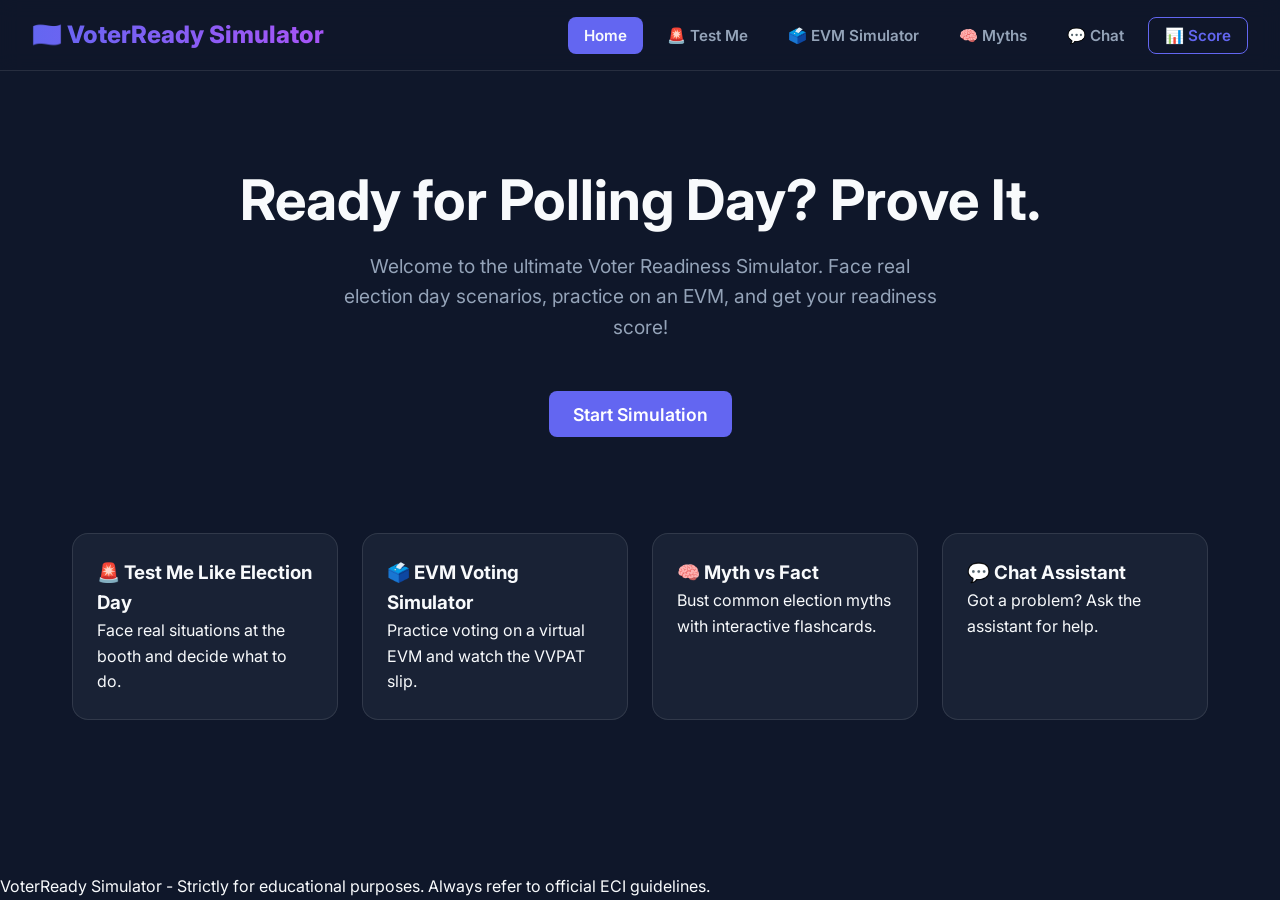
==== index.html @ b07e4aa7 "Initial commit for VoterReady Simulator" ====
<!DOCTYPE html>
<html lang="en">
<head>
    <meta charset="UTF-8">
    <meta name="viewport" content="width=device-width, initial-scale=1.0">
    <title>VoterReady Simulator</title>
    <link rel="stylesheet" href="style.css">
    <link href="https://fonts.googleapis.com/css2?family=Inter:wght@300;400;600;800&display=swap" rel="stylesheet">
</head>
<body>
    <header class="navbar">
        <div class="logo">🇮🇳 VoterReady Simulator</div>
        <nav>
            <button class="nav-btn active" data-target="home">Home</button>
            <button class="nav-btn" data-target="scenario">🚨 Test Me</button>
            <button class="nav-btn" data-target="evm">🗳️ EVM Simulator</button>
            <button class="nav-btn" data-target="myths">🧠 Myths</button>
            <button class="nav-btn" data-target="assistant">💬 Chat</button>
            <button class="nav-btn" data-target="readiness" id="nav-readiness">📊 Score</button>
        </nav>
    </header>

    <main id="app-content">
        <!-- Home Section -->
        <section id="home" class="view active">
            <div class="hero">
                <h1>Ready for Polling Day? Prove It.</h1>
                <p>Welcome to the ultimate Voter Readiness Simulator. Face real election day scenarios, practice on an EVM, and get your readiness score!</p>
                <button class="cta-btn" onclick="document.querySelector('[data-target=scenario]').click()">Start Simulation</button>
            </div>
            <div class="features-grid">
                <div class="card" onclick="document.querySelector('[data-target=scenario]').click()">
                    <h3>🚨 Test Me Like Election Day</h3>
                    <p>Face real situations at the booth and decide what to do.</p>
                </div>
                <div class="card" onclick="document.querySelector('[data-target=evm]').click()">
                    <h3>🗳️ EVM Voting Simulator</h3>
                    <p>Practice voting on a virtual EVM and watch the VVPAT slip.</p>
                </div>
                <div class="card" onclick="document.querySelector('[data-target=myths]').click()">
                    <h3>🧠 Myth vs Fact</h3>
                    <p>Bust common election myths with interactive flashcards.</p>
                </div>
                <div class="card" onclick="document.querySelector('[data-target=assistant]').click()">
                    <h3>💬 Chat Assistant</h3>
                    <p>Got a problem? Ask the assistant for help.</p>
                </div>
            </div>
        </section>

        <!-- Scenario Section -->
        <section id="scenario" class="view">
            <h2>🚨 Test Me Like Election Day</h2>
            <p class="subtitle">What would you do in this situation? (Dhyan se chuniye!)</p>
            <div id="scenario-container" class="quiz-card">
                <h3 id="scenario-text">Scenario will appear here</h3>
                <div id="scenario-options" class="options"></div>
                <div id="scenario-feedback" class="feedback-box hidden">
                    <div id="feedback-verdict" class="verdict"></div>
                    <div class="feedback-section">
                        <h4>Kyun? (Why?)</h4>
                        <p id="feedback-why"></p>
                    </div>
                    <div class="feedback-section">
                        <h4>Sahi Kadam (Correct Step)</h4>
                        <p id="feedback-step"></p>
                    </div>
                </div>
                <button id="next-scenario-btn" class="cta-btn hidden">Next Scenario</button>
                <div id="scenario-completion" class="hidden">
                    <p>Simulation complete! Let's see how prepared you are.</p>
                    <button class="cta-btn" onclick="document.querySelector('[data-target=readiness]').click()">Check Readiness Score</button>
                </div>
            </div>
        </section>

        <!-- EVM Simulator Section -->
        <section id="evm" class="view">
            <h2>🗳️ EVM Voting Simulator</h2>
            <p class="subtitle">Experience how a real EVM and VVPAT work. Cast a test vote below!</p>
            
            <div class="simulator-layout">
                <div class="ballot-unit">
                    <div class="bu-header">BALLOT UNIT</div>
                    <div class="candidate-list" id="candidate-list">
                        <!-- Candidates injected via JS -->
                    </div>
                </div>
                
                <div class="vvpat-unit">
                    <div class="vvpat-header">VVPAT</div>
                    <div class="vvpat-window">
                        <div class="vvpat-slip hidden" id="vvpat-slip">
                            <div class="slip-serial" id="slip-serial">1</div>
                            <div class="slip-name" id="slip-name">Candidate</div>
                            <div class="slip-symbol" id="slip-symbol">🍎</div>
                        </div>
                    </div>
                    <div class="vvpat-status" id="vvpat-status">Machine Ready</div>
                </div>
            </div>

            <div id="evm-feedback" class="feedback-box hidden" style="margin-top: 2rem;">
                <div class="verdict correct">Vote Cast Successfully!</div>
                <p>The VVPAT slip was visible for 7 seconds and has now dropped into the sealed drop box. Your vote is secure.</p>
                <br>
                <h4>What if you pressed the wrong button?</h4>
                <p>The EVM records the vote for the button you pressed. You cannot change it once pressed. Always check the symbol before pressing!</p>
                <button class="cta-btn" style="margin-top: 1rem;" onclick="resetEVM()">Vote Again</button>
            </div>
        </section>

        <!-- Myths Section -->
        <section id="myths" class="view">
            <h2>🧠 Myth vs Fact Flashcards</h2>
            <p class="subtitle">Tap on a card to flip it and reveal the truth!</p>
            
            <div class="flashcards-grid" id="flashcards-container">
                <!-- Flashcards injected via JS -->
            </div>
        </section>

        <!-- Chat Assistant Section -->
        <section id="assistant" class="view">
            <h2>💬 Smart Chat Assistant</h2>
            <p class="subtitle">Ask any question or use a quick prompt below.</p>
            
            <div class="chat-container">
                <div id="chat-history" class="chat-history">
                    <div class="message bot">Namaste! How can I help you prepare for polling day?</div>
                </div>
                
                <div class="chat-input-area">
                    <div class="quick-prompts">
                        <button class="chat-chip" onclick="sendChatMessage('🚨 Test Me Like Election Day')">🚨 Test Me Like Election Day</button>
                        <button class="chat-chip" onclick="sendChatMessage('🧠 What Happens After I Press Vote?')">🧠 What Happens After I Press Vote?</button>
                        <button class="chat-chip" onclick="sendChatMessage('📄 I Have a Problem – What Should I Do?')">📄 I Have a Problem – What Should I Do?</button>
                        <button class="chat-chip" onclick="sendChatMessage('📊 Am I Ready to Vote?')">📊 Am I Ready to Vote?</button>
                    </div>
                    <div class="custom-input-wrapper">
                        <input type="text" id="custom-chat-input" placeholder="Type your own question here..." onkeypress="handleKeyPress(event)">
                        <button class="send-btn" onclick="submitCustomChat()">Send</button>
                    </div>
                </div>
            </div>
        </section>

        <!-- Readiness Score Section -->
        <section id="readiness" class="view">
            <h2>📊 Your Readiness Score</h2>
            <div class="readiness-card">
                <div class="score-circle">
                    <span id="final-score">0</span><span class="out-of">/100</span>
                </div>
                <div id="readiness-details" class="readiness-details hidden">
                    <div class="detail-box weak-area">
                        <h3>⚠️ Weak Area</h3>
                        <p id="weak-area-text">Play some scenarios to identify your weak areas.</p>
                    </div>
                    <div class="detail-box tip-area">
                        <h3>💡 Improvement Tip</h3>
                        <p id="tip-text">Start the simulation to get personalized tips.</p>
                    </div>
                </div>
                <div id="readiness-empty">
                    <p>You haven't completed enough scenarios yet! Test yourself first.</p>
                    <button class="cta-btn" onclick="document.querySelector('[data-target=scenario]').click()">Go to Simulation</button>
                </div>
            </div>
        </section>
    </main>

    <footer>
        <p>VoterReady Simulator - Strictly for educational purposes. Always refer to official ECI guidelines.</p>
    </footer>

    <!-- Audio for EVM Beep -->
    <audio id="beep-sound" src="https://assets.mixkit.co/sfx/preview/mixkit-software-interface-start-2574.mp3" preload="auto"></audio>

    <script src="script.js"></script>
</body>
</html>
---- style.css ----
:root {
    --bg-dark: #0f172a;
    --bg-card: rgba(30, 41, 59, 0.7);
    --text-primary: #f8fafc;
    --text-secondary: #94a3b8;
    --accent: #6366f1;
    --accent-hover: #4f46e5;
    --success: #10b981;
    --warning: #f59e0b;
    --error: #ef4444;
    --border: rgba(255, 255, 255, 0.1);
    --evm-bg: #e2e8f0;
    --evm-dark: #334155;
    --evm-blue: #3b82f6;
    --evm-red: #ef4444;
}

* {
    margin: 0;
    padding: 0;
    box-sizing: border-box;
    font-family: 'Inter', sans-serif;
}

body {
    background-color: var(--bg-dark);
    color: var(--text-primary);
    line-height: 1.6;
    min-height: 100vh;
    display: flex;
    flex-direction: column;
}

/* Navbar */
.navbar {
    display: flex;
    justify-content: space-between;
    align-items: center;
    padding: 1rem 2rem;
    background: rgba(15, 23, 42, 0.8);
    backdrop-filter: blur(10px);
    border-bottom: 1px solid var(--border);
    position: sticky;
    top: 0;
    z-index: 100;
}

.logo {
    font-size: 1.5rem;
    font-weight: 800;
    background: linear-gradient(90deg, #6366f1, #a855f7);
    -webkit-background-clip: text;
    -webkit-text-fill-color: transparent;
}

nav {
    display: flex;
    gap: 0.5rem;
    flex-wrap: wrap;
}

.nav-btn {
    background: none;
    border: none;
    color: var(--text-secondary);
    font-size: 0.95rem;
    font-weight: 600;
    cursor: pointer;
    padding: 0.5rem 1rem;
    border-radius: 8px;
    transition: all 0.3s ease;
}

.nav-btn:hover {
    color: var(--text-primary);
    background: rgba(255, 255, 255, 0.05);
}

.nav-btn.active {
    color: var(--text-primary);
    background: var(--accent);
}

#nav-readiness {
    border: 1px solid var(--accent);
    color: var(--accent);
}

#nav-readiness.active {
    color: white;
    background: var(--accent);
}

/* Main Layout */
main {
    flex: 1;
    padding: 2rem;
    max-width: 1200px;
    margin: 0 auto;
    width: 100%;
}

.view {
    display: none;
    animation: fadeIn 0.4s ease-out;
}

.view.active {
    display: block;
}

@keyframes fadeIn {
    from { opacity: 0; transform: translateY(10px); }
    to { opacity: 1; transform: translateY(0); }
}

h2 {
    font-size: 2.2rem;
    margin-bottom: 0.5rem;
    background: linear-gradient(90deg, #f8fafc, #94a3b8);
    -webkit-background-clip: text;
    -webkit-text-fill-color: transparent;
}

.subtitle {
    color: var(--text-secondary);
    margin-bottom: 2rem;
    font-size: 1.1rem;
}

/* Buttons */
.cta-btn {
    background: var(--accent);
    color: white;
    border: none;
    padding: 0.8rem 1.5rem;
    font-size: 1.1rem;
    font-weight: 600;
    border-radius: 8px;
    cursor: pointer;
    transition: all 0.3s ease;
    margin-top: 1rem;
}

.cta-btn:hover {
    background: var(--accent-hover);
    transform: translateY(-2px);
    box-shadow: 0 4px 12px rgba(99, 102, 241, 0.3);
}

.hidden {
    display: none !important;
}

/* Home / Hero */
.hero {
    text-align: center;
    padding: 4rem 0;
}

.hero h1 {
    font-size: 3.5rem;
    margin-bottom: 1rem;
    line-height: 1.2;
}

.hero p {
    font-size: 1.2rem;
    color: var(--text-secondary);
    max-width: 600px;
    margin: 0 auto 2rem;
}

.features-grid {
    display: grid;
    grid-template-columns: repeat(auto-fit, minmax(250px, 1fr));
    gap: 1.5rem;
    margin-top: 2rem;
}

.card {
    background: var(--bg-card);
    border: 1px solid var(--border);
    border-radius: 16px;
    padding: 1.5rem;
    cursor: pointer;
    transition: all 0.3s ease;
    backdrop-filter: blur(10px);
}

.card:hover {
    transform: translateY(-5px);
    border-color: var(--accent);
    box-shadow: 0 10px 20px rgba(0, 0, 0, 0.2);
}

/* Scenarios */
.quiz-card {
    background: var(--bg-card);
    border: 1px solid var(--border);
    padding: 2rem;
    border-radius: 16px;
    max-width: 800px;
    margin: 0 auto;
}

.options {
    display: flex;
    flex-direction: column;
    gap: 1rem;
    margin-top: 1.5rem;
}

.option-btn {
    background: rgba(255, 255, 255, 0.05);
    border: 1px solid var(--border);
    padding: 1rem;
    border-radius: 8px;
    color: var(--text-primary);
    font-size: 1rem;
    text-align: left;
    cursor: pointer;
    transition: all 0.2s;
}

.option-btn:hover {
    background: rgba(255, 255, 255, 0.1);
}

.feedback-box {
    margin-top: 2rem;
    padding: 1.5rem;
    border-radius: 12px;
    background: rgba(15, 23, 42, 0.9);
    border: 1px solid var(--border);
    animation: fadeIn 0.4s ease-out;
}

.feedback-box.correct { border-left: 4px solid var(--success); }
.feedback-box.incorrect { border-left: 4px solid var(--error); }

.verdict {
    font-size: 1.2rem;
    font-weight: 800;
    margin-bottom: 1rem;
}
.verdict.correct { color: var(--success); }
.verdict.incorrect { color: var(--error); }

.feedback-section { margin-bottom: 1rem; }
.feedback-section h4 {
    color: var(--text-secondary);
    font-size: 0.9rem;
    text-transform: uppercase;
    margin-bottom: 0.25rem;
}

/* EVM Simulator */
.simulator-layout {
    display: flex;
    gap: 2rem;
    justify-content: center;
    flex-wrap: wrap;
    margin-top: 2rem;
}

.ballot-unit {
    background: var(--evm-bg);
    border-radius: 12px;
    padding: 1.5rem;
    width: 350px;
    box-shadow: inset 0 0 20px rgba(0,0,0,0.1), 0 10px 30px rgba(0,0,0,0.5);
    border: 2px solid #cbd5e1;
}

.bu-header, .vvpat-header {
    background: var(--evm-dark);
    color: white;
    text-align: center;
    padding: 0.5rem;
    font-weight: bold;
    border-radius: 4px;
    margin-bottom: 1rem;
    letter-spacing: 2px;
}

.candidate-row {
    display: flex;
    align-items: center;
    background: white;
    padding: 0.5rem;
    margin-bottom: 0.5rem;
    border-radius: 4px;
    border: 1px solid #cbd5e1;
}

.c-serial { width: 30px; font-weight: bold; color: var(--evm-dark); }
.c-name { flex: 1; color: var(--evm-dark); font-weight: 600; }
.c-symbol { font-size: 1.5rem; margin-right: 1rem; }
.c-led {
    width: 15px;
    height: 15px;
    border-radius: 50%;
    background: #475569;
    margin-right: 1rem;
    border: 2px solid #cbd5e1;
}
.c-led.active { background: var(--evm-red); box-shadow: 0 0 10px var(--evm-red); }

.vote-btn {
    width: 40px;
    height: 30px;
    background: var(--evm-blue);
    border: none;
    border-radius: 4px;
    cursor: pointer;
    box-shadow: 0 4px 0 #1e3a8a;
    transition: all 0.1s;
}
.vote-btn:active {
    transform: translateY(4px);
    box-shadow: 0 0 0 #1e3a8a;
}
.vote-btn:disabled {
    background: #94a3b8;
    box-shadow: 0 4px 0 #64748b;
    cursor: not-allowed;
}

.vvpat-unit {
    background: var(--evm-bg);
    border-radius: 12px;
    padding: 1.5rem;
    width: 300px;
    box-shadow: inset 0 0 20px rgba(0,0,0,0.1), 0 10px 30px rgba(0,0,0,0.5);
    border: 2px solid #cbd5e1;
    display: flex;
    flex-direction: column;
}

.vvpat-window {
    background: #000;
    height: 200px;
    border-radius: 8px;
    border: 10px solid #94a3b8;
    overflow: hidden;
    position: relative;
    display: flex;
    justify-content: center;
}

.vvpat-slip {
    background: #fef08a;
    width: 150px;
    height: 180px;
    position: absolute;
    top: -200px;
    display: flex;
    flex-direction: column;
    align-items: center;
    justify-content: center;
    color: black;
    font-weight: bold;
    box-shadow: 0 0 10px rgba(255,255,255,0.2);
    transition: top 0.5s ease-in;
}

.vvpat-slip.show { top: 10px; }
.vvpat-slip.drop { top: 250px; } /* Drop into box */

.slip-serial { font-size: 1.2rem; }
.slip-name { font-size: 1rem; margin: 10px 0; }
.slip-symbol { font-size: 3rem; }

.vvpat-status {
    text-align: center;
    margin-top: 1rem;
    color: var(--success);
    font-weight: bold;
    font-family: monospace;
    font-size: 1.2rem;
}
.vvpat-status.error { color: var(--evm-red); }

/* Myth vs Fact Flashcards */
.flashcards-grid {
    display: grid;
    grid-template-columns: repeat(auto-fit, minmax(300px, 1fr));
    gap: 2rem;
    perspective: 1000px;
}

.flashcard {
    width: 100%;
    height: 250px;
    position: relative;
    cursor: pointer;
    transform-style: preserve-3d;
    transition: transform 0.6s;
}

.flashcard.flipped { transform: rotateY(180deg); }

.card-face {
    position: absolute;
    width: 100%;
    height: 100%;
    backface-visibility: hidden;
    border-radius: 16px;
    padding: 2rem;
    display: flex;
    flex-direction: column;
    justify-content: center;
    align-items: center;
    text-align: center;
    border: 1px solid var(--border);
    box-shadow: 0 10px 20px rgba(0,0,0,0.2);
}

.card-front {
    background: rgba(239, 68, 68, 0.1);
    border-color: rgba(239, 68, 68, 0.3);
}

.card-front h3 { color: var(--error); margin-bottom: 1rem; }

.card-back {
    background: rgba(16, 185, 129, 0.1);
    border-color: rgba(16, 185, 129, 0.3);
    transform: rotateY(180deg);
}

.card-back h3 { color: var(--success); margin-bottom: 1rem; }

/* Chat Assistant */
.chat-container {
    max-width: 800px;
    margin: 0 auto;
    background: var(--bg-card);
    border: 1px solid var(--border);
    border-radius: 16px;
    overflow: hidden;
    display: flex;
    flex-direction: column;
    height: 550px;
}

.chat-history {
    flex: 1;
    padding: 1.5rem;
    overflow-y: auto;
    display: flex;
    flex-direction: column;
    gap: 1rem;
}

.message {
    max-width: 80%;
    padding: 1rem;
    border-radius: 12px;
    line-height: 1.5;
}

.message.bot {
    background: rgba(99, 102, 241, 0.1);
    border: 1px solid rgba(99, 102, 241, 0.2);
    align-self: flex-start;
    border-bottom-left-radius: 2px;
}

.message.user {
    background: var(--accent);
    color: white;
    align-self: flex-end;
    border-bottom-right-radius: 2px;
}

.chat-input-area {
    padding: 1.5rem;
    border-top: 1px solid var(--border);
    display: flex;
    flex-direction: column;
    gap: 1rem;
}

.quick-prompts {
    display: flex;
    flex-wrap: wrap;
    gap: 0.5rem;
}

.chat-chip {
    background: rgba(255, 255, 255, 0.05);
    border: 1px solid var(--border);
    padding: 0.5rem 1rem;
    border-radius: 20px;
    color: var(--text-primary);
    cursor: pointer;
    font-size: 0.9rem;
    transition: all 0.2s;
}

.chat-chip:hover {
    background: rgba(255, 255, 255, 0.1);
    border-color: var(--accent);
}

.custom-input-wrapper {
    display: flex;
    gap: 0.5rem;
}

#custom-chat-input {
    flex: 1;
    padding: 0.8rem 1rem;
    border-radius: 8px;
    border: 1px solid var(--border);
    background: rgba(0, 0, 0, 0.2);
    color: white;
    font-size: 1rem;
}

#custom-chat-input:focus {
    outline: none;
    border-color: var(--accent);
}

.send-btn {
    background: var(--accent);
    color: white;
    border: none;
    padding: 0 1.5rem;
    border-radius: 8px;
    cursor: pointer;
    font-weight: bold;
}

/* Score Section */
.readiness-card {
    background: var(--bg-card);
    border: 1px solid var(--border);
    padding: 3rem 2rem;
    border-radius: 16px;
    max-width: 800px;
    margin: 0 auto;
    text-align: center;
}

.score-circle {
    width: 200px;
    height: 200px;
    border-radius: 50%;
    border: 8px solid var(--accent);
    display: flex;
    align-items: center;
    justify-content: center;
    margin: 0 auto 2rem;
    box-shadow: 0 0 30px rgba(99, 102, 241, 0.2);
}

.score-circle span { font-size: 4rem; font-weight: 800; }
.score-circle .out-of { font-size: 1.5rem; color: var(--text-secondary); margin-left: 5px; font-weight: 600; }

.readiness-details { display: flex; gap: 1.5rem; flex-wrap: wrap; text-align: left; }
.detail-box { flex: 1; min-width: 250px; padding: 1.5rem; border-radius: 12px; background: rgba(255, 255, 255, 0.05); }
.weak-area h3 { color: var(--warning); margin-bottom: 0.5rem; }
.tip-area h3 { color: var(--success); margin-bottom: 0.5rem; }
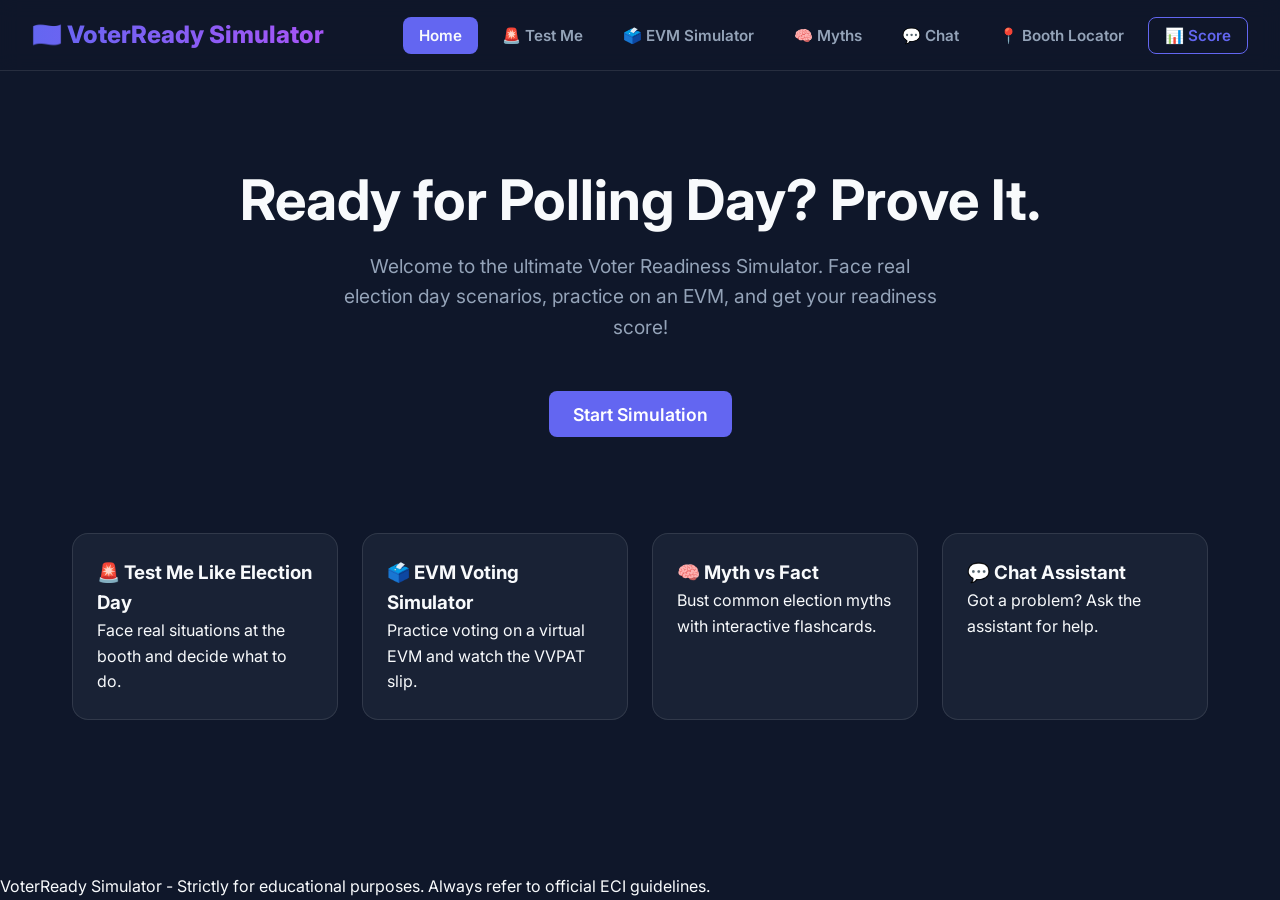
==== commit c9844ae8: "feat: integrate Google Maps Booth Locator and professional typography" ====
--- a/index.html
+++ b/index.html
@@ -10,13 +10,14 @@
 <body>
     <header class="navbar">
         <div class="logo">🇮🇳 VoterReady Simulator</div>
-        <nav>
-            <button class="nav-btn active" data-target="home">Home</button>
-            <button class="nav-btn" data-target="scenario">🚨 Test Me</button>
-            <button class="nav-btn" data-target="evm">🗳️ EVM Simulator</button>
-            <button class="nav-btn" data-target="myths">🧠 Myths</button>
-            <button class="nav-btn" data-target="assistant">💬 Chat</button>
-            <button class="nav-btn" data-target="readiness" id="nav-readiness">📊 Score</button>
+        <nav aria-label="Main Navigation">
+            <button class="nav-btn active" data-target="home" aria-selected="true" role="tab">Home</button>
+            <button class="nav-btn" data-target="scenario" aria-selected="false" role="tab">🚨 Test Me</button>
+            <button class="nav-btn" data-target="evm" aria-selected="false" role="tab">🗳️ EVM Simulator</button>
+            <button class="nav-btn" data-target="myths" aria-selected="false" role="tab">🧠 Myths</button>
+            <button class="nav-btn" data-target="assistant" aria-selected="false" role="tab">💬 Chat</button>
+            <button class="nav-btn" data-target="locator" aria-selected="false" role="tab">📍 Booth Locator</button>
+            <button class="nav-btn" data-target="readiness" id="nav-readiness" aria-selected="false" role="tab">📊 Score</button>
         </nav>
     </header>
 
@@ -55,8 +56,8 @@
             <div id="scenario-container" class="quiz-card">
                 <h3 id="scenario-text">Scenario will appear here</h3>
                 <div id="scenario-options" class="options"></div>
-                <div id="scenario-feedback" class="feedback-box hidden">
-                    <div id="feedback-verdict" class="verdict"></div>
+                <div id="scenario-feedback" class="feedback-box hidden" aria-live="polite">
+                    <div id="feedback-verdict" class="verdict" aria-live="assertive"></div>
                     <div class="feedback-section">
                         <h4>Kyun? (Why?)</h4>
                         <p id="feedback-why"></p>
@@ -138,9 +139,34 @@
                         <button class="chat-chip" onclick="sendChatMessage('📊 Am I Ready to Vote?')">📊 Am I Ready to Vote?</button>
                     </div>
                     <div class="custom-input-wrapper">
-                        <input type="text" id="custom-chat-input" placeholder="Type your own question here..." onkeypress="handleKeyPress(event)">
-                        <button class="send-btn" onclick="submitCustomChat()">Send</button>
-                    </div>
+                        <label for="custom-chat-input" class="sr-only" style="display:none;">Chat message</label>
+                        <input type="text" id="custom-chat-input" placeholder="Type your own question here..." onkeypress="handleKeyPress(event)" aria-label="Type your question for the assistant">
+                        <button class="send-btn" onclick="submitCustomChat()" aria-label="Send message">Send</button>
+                    </div>
+                </div>
+            </div>
+        </section>
+
+        <!-- Booth Locator Section -->
+        <section id="locator" class="view">
+            <h2>📍 Polling Station Locator</h2>
+            <p class="subtitle">Find your nearest polling station in Ahmedabad (Simulated for AIDTM area).</p>
+            
+            <div class="map-container" style="background: var(--bg-card); padding: 1rem; border-radius: 16px; border: 1px solid var(--border);">
+                <iframe 
+                    src="https://www.google.com/maps/embed?pb=!1m18!1m12!1m3!1d3670.364239846059!2d72.564167!3d23.175!2m3!1f0!2f0!3f0!3m2!1i1024!2i768!4f13.1!3m3!1m2!1s0x395e832f00000001%3A0x6b45053229712f9e!2sAdani%20Institute%20of%20Digital%20Technology%20Management%20(AIDTM)!5e0!3m2!1sen!2sin!4v1714460000000!5m2!1sen!2sin" 
+                    width="100%" 
+                    height="450" 
+                    style="border:0; border-radius: 12px;" 
+                    allowfullscreen="" 
+                    loading="lazy" 
+                    referrerpolicy="no-referrer-when-downgrade" 
+                    title="Polling Station Locator" 
+                    aria-label="Google Maps Polling Station">
+                </iframe>
+                <div style="margin-top: 1rem; display: flex; gap: 1rem; align-items: center;">
+                    <div style="background: var(--accent); width: 12px; height: 12px; border-radius: 50%;"></div>
+                    <p>Current Simulation: <strong>Adani Institute of Digital Technology Management (AIDTM)</strong></p>
                 </div>
             </div>
         </section>
@@ -177,6 +203,6 @@
     <!-- Audio for EVM Beep -->
     <audio id="beep-sound" src="https://assets.mixkit.co/sfx/preview/mixkit-software-interface-start-2574.mp3" preload="auto"></audio>
 
-    <script src="script.js"></script>
+    <script type="module" src="js/main.js"></script>
 </body>
 </html>
